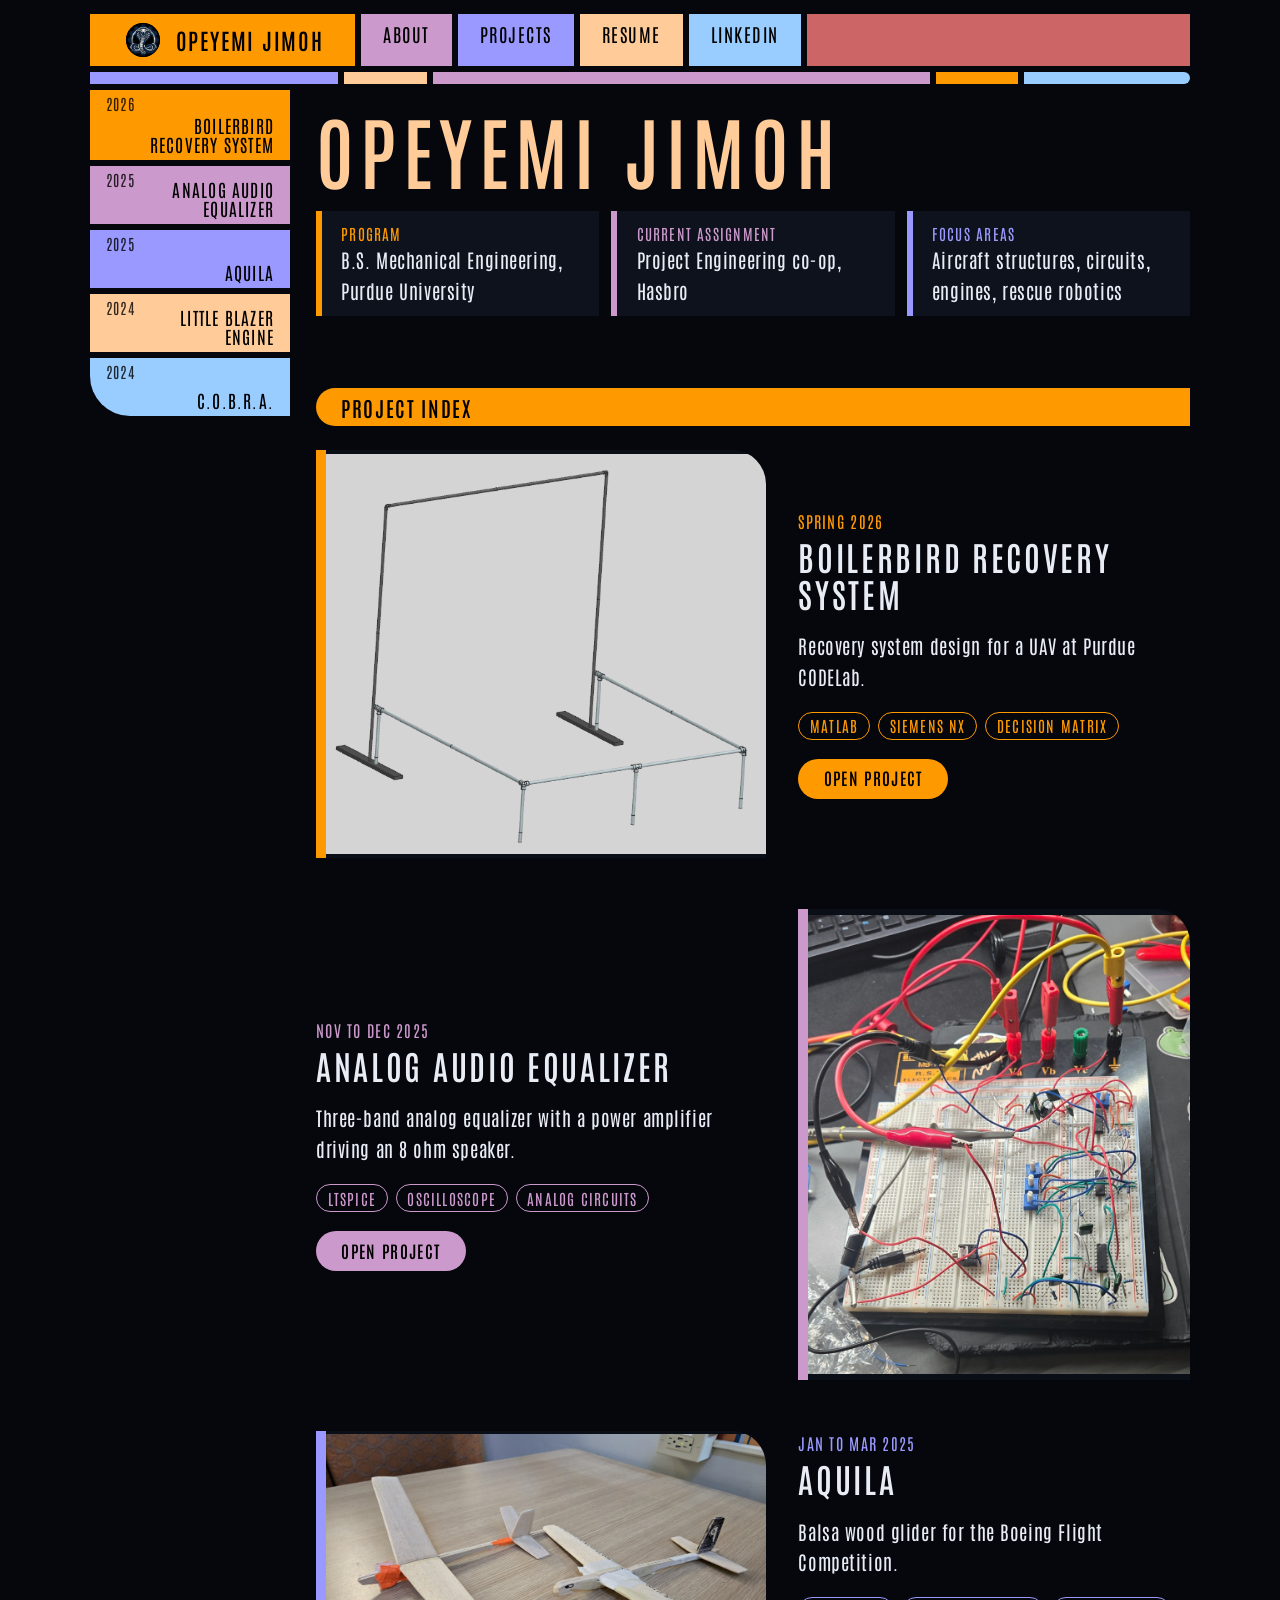
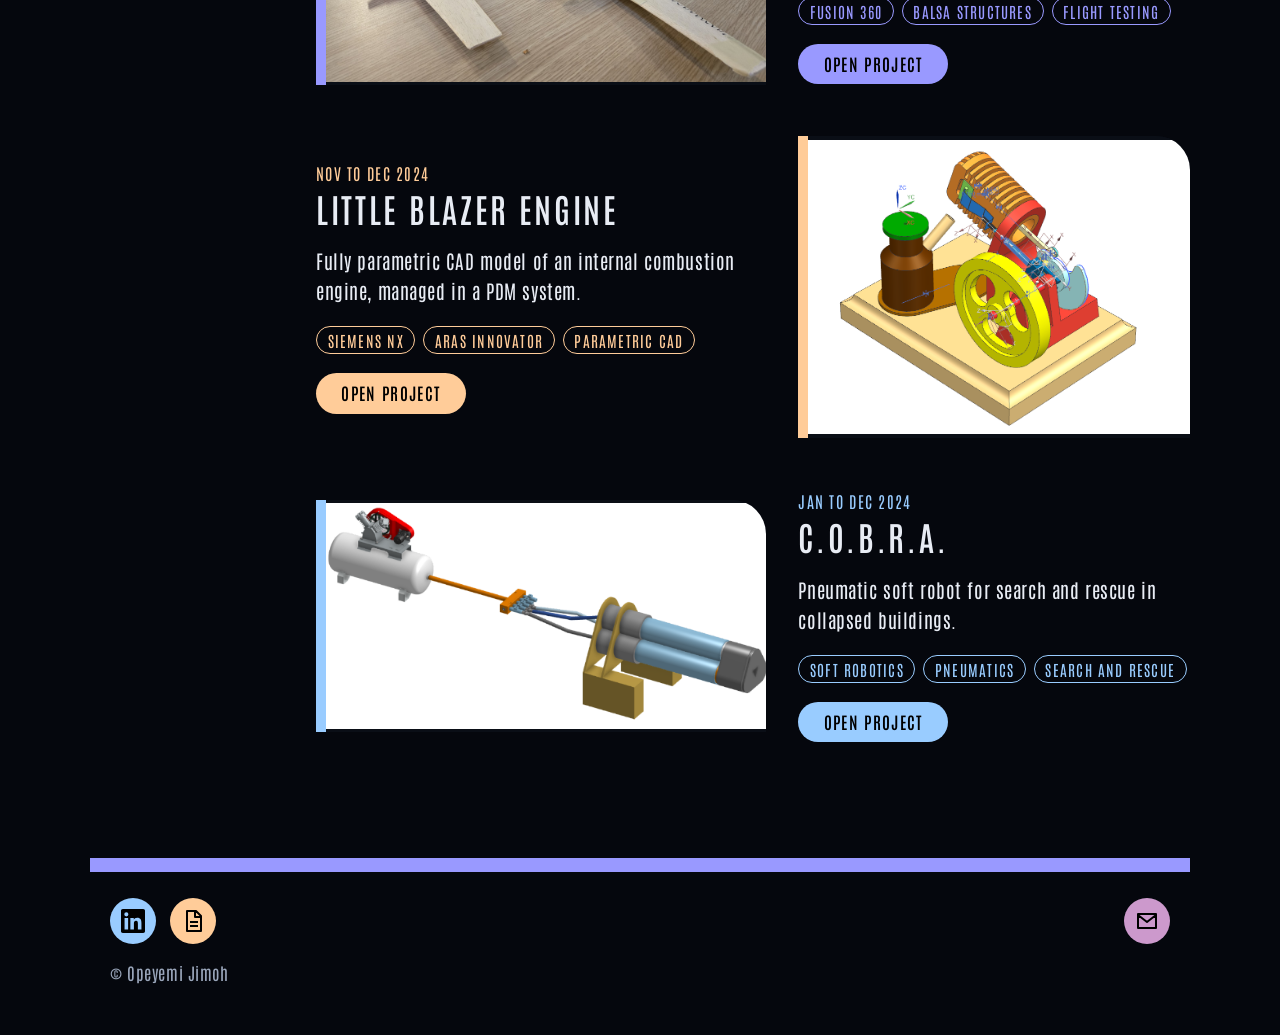
==== index.html @ 586924a4 "Add files via upload First Posting of Engineering Portfolio" ====
<!DOCTYPE html>
<html lang="en"><head><meta charset="utf-8"><meta name="viewport" content="width=device-width, initial-scale=1">
<title>Opeyemi Jimoh | Mechanical Engineering Portfolio</title><meta name="description" content="Portfolio of Opeyemi Jimoh, mechanical engineering student at Purdue University.">
<link rel="preconnect" href="https://fonts.googleapis.com"><link rel="preconnect" href="https://fonts.gstatic.com" crossorigin>
<link rel="stylesheet" href="https://fonts.googleapis.com/css2?family=Antonio:wght@400;500;600;700&display=swap">
<link rel="stylesheet" href="assets/css/lcars.css"></head><body>
<header class="bar"><a href="index.html" class="cap"><span class="mark">OJ<img src="images/logo.png" alt="" onerror="this.remove()"></span>Opeyemi Jimoh</a><a href="about.html">About</a><a href="index.html#projects">Projects</a><a href="resume.html">Resume</a><a href="https://www.linkedin.com/in/opeyemi-j">LinkedIn</a><span class="fill"></span></header>
<div class="seg"><i style="--c:var(--p);flex:3"></i><i style="--c:var(--pe);flex:1"></i><i style="--c:var(--l);flex:6"></i><i style="--c:var(--o);flex:1"></i><i style="--c:var(--b);flex:2"></i></div><div class="layout"><aside class="rail" id="rail"></aside><main class=""><section class="hero"><h1>Opeyemi Jimoh</h1><dl class="read"><div style="--c:var(--o)"><dt>Program</dt><dd>B.S. Mechanical Engineering, Purdue University</dd></div><div style="--c:var(--l)"><dt>Current assignment</dt><dd>Project Engineering co-op, Hasbro</dd></div><div style="--c:var(--p)"><dt>Focus areas</dt><dd>Aircraft structures, circuits, engines, rescue robotics</dd></div></dl></section><div class="sec" id="projects"><h2>Project index</h2></div><div id="project-list"></div><noscript><p>Turn on JavaScript to see the project list, or use the links in the header.</p></noscript><script src="assets/js/projects.js"></script><script src="assets/js/home.js"></script></main></div>
<footer><div class="bar"><span class="fill"></span></div><div class="wrap foot"><div class="icons"><a class="ico" style="--c:var(--b)" href="https://www.linkedin.com/in/opeyemi-j" title="LinkedIn" aria-label="LinkedIn"><svg viewBox="0 0 24 24" aria-hidden="true"><path fill="currentColor" d="M20.447 20.452h-3.554v-5.569c0-1.328-.027-3.037-1.852-3.037-1.853 0-2.136 1.445-2.136 2.939v5.667H9.351V9h3.414v1.561h.046c.477-.9 1.637-1.85 3.37-1.85 3.601 0 4.267 2.37 4.267 5.455v6.286zM5.337 7.433a2.062 2.062 0 01-2.063-2.065 2.064 2.064 0 112.063 2.065zm1.782 13.019H3.555V9h3.564v11.452zM22.225 0H1.771C.792 0 0 .774 0 1.729v20.542C0 23.227.792 24 1.771 24h20.451C23.2 24 24 23.227 24 22.271V1.729C24 .774 23.2 0 22.222 0h.003z"/></svg></a><a class="ico" style="--c:var(--pe)" href="resume.html" title="Resume" aria-label="Resume"><svg viewBox="0 0 24 24" aria-hidden="true"><path fill="none" stroke="currentColor" stroke-width="2" stroke-linejoin="round" d="M6 2h9l5 5v15H6zM14 2v6h6M9 13h8M9 17h8"/></svg></a></div><a class="ico" style="--c:var(--l)" href="mailto:abdulrahman.jimoh@outlook.com" title="Email" aria-label="Email"><svg viewBox="0 0 24 24" aria-hidden="true"><path fill="none" stroke="currentColor" stroke-width="2" stroke-linejoin="round" d="M3 5h18v14H3zM3 6l9 7 9-7"/></svg></a></div><div class="wrap small">&copy; Opeyemi Jimoh</div></footer>
<script src="assets/js/zoom.js"></script></body></html>
---- assets/css/lcars.css ----
:root{--bg:#05070d;--pn:#0d121c;--tx:#e8ecf4;--mut:#9aa6bb;--o:#ff9900;--l:#cc99cc;--p:#9999ff;--pe:#ffcc99;--r:#cc6666;--b:#99ccff;--c:var(--o)}
*{box-sizing:border-box}
body{margin:0;background:var(--bg);color:var(--tx);font:400 1.05rem/1.65 "Antonio","Arial Narrow",sans-serif}
h1,h2,h3,nav a,.btn,.num,.cap{font-family:"Antonio","Arial Narrow",sans-serif;text-transform:uppercase;letter-spacing:.07em;font-weight:600}
code,.mono,dt,.chips span,.facts li,.shot span{font-family:"Antonio","Arial Narrow",sans-serif}
a{color:var(--b)}a:focus-visible,.btn:focus-visible{outline:2px solid var(--pe);outline-offset:3px}
.wrap{max-width:1100px;margin:0 auto;padding:0 20px}
.bar{display:flex;flex-wrap:wrap;gap:6px;padding:14px 20px 0;max-width:1140px;margin:0 auto}
.bar a,.bar .fill{color:#000;text-decoration:none;padding:.35em 1.2em;font-size:1.05rem;border-radius:0}
.cap{background:var(--o);border-radius:999px 0 0 999px;padding:.35em 1.4em .35em 1.6em!important;font-size:1.3rem!important;display:flex;align-items:center;gap:.7em}
.cap img{height:1.7em;width:1.7em;border-radius:50%}
.bar a:nth-of-type(2){background:var(--l)}.bar a:nth-of-type(3){background:var(--p)}.bar a:nth-of-type(4){background:var(--pe)}.bar a:nth-of-type(5){background:var(--b)}
.bar a:hover{filter:brightness(1.2)}
.fill{flex:1;min-width:30px;background:var(--r);border-radius:0 999px 999px 0}
.hero{padding:3.2rem 0 2rem}
.hero h1{font-size:clamp(2.6rem,8vw,5rem);line-height:1;margin:0 0 1.4rem;color:var(--pe)}
.read{display:grid;grid-template-columns:repeat(auto-fit,minmax(230px,1fr));gap:12px;margin:0}
.read div{border-left:6px solid var(--c);background:var(--pn);padding:.5em 1em}
.read dt{font-size:.75rem;color:var(--c)}.read dd{margin:0}
.sec{display:flex;gap:12px;align-items:center;margin:2.5rem 0 1.5rem;color:#000;background:var(--o);border-radius:999px 0 0 999px;padding:.1em 1.2em;font-size:1.3rem}
.sec h2{margin:0;font-size:inherit}
.row{display:grid;grid-template-columns:1.15fr 1fr;gap:32px;align-items:center;margin:0 0 3.2rem}
.row:nth-child(even) .shot{order:2}
.shot{position:relative;aspect-ratio:16/10;background:repeating-linear-gradient(135deg,var(--pn) 0 14px,#0a0e16 14px 28px);border-left:10px solid var(--c);border-radius:0 34px 0 0;overflow:hidden;display:grid;place-items:center;color:var(--mut);font-size:.8rem;text-align:center}
.shot img{position:absolute;inset:0;width:100%;height:100%;object-fit:cover}
.num{color:var(--c);font-size:1rem;margin:0}.row h3{font-size:2.1rem;margin:.1em 0 .3em;line-height:1.1}
.chips{display:flex;flex-wrap:wrap;gap:8px;margin:1em 0}.chips span{border:1px solid var(--c);color:var(--c);padding:.05em .7em;border-radius:99px;font-size:.78rem}
.btn{display:inline-block;background:var(--c);color:#000;padding:.4em 1.5em;border-radius:99px;text-decoration:none;font-size:1.05rem}
.btn:hover{filter:brightness(1.15)}
.page h1{font-size:clamp(2.2rem,6vw,3.6rem);margin:2.5rem 0 1rem;color:var(--pe);line-height:1.05}
.panel{margin:0 0 2rem}.panel>h2{background:var(--c);color:#000;border-radius:999px 0 0 999px;padding:.12em 1.1em;font-size:1.25rem;margin:0 0 1rem}
.pb{border-left:6px solid var(--c);padding-left:1.3rem}.pb>*{max-width:72ch}
ul{padding-left:1.2em}ul li::marker{color:var(--c);content:"\25AA  "}
.facts{display:flex;flex-wrap:wrap;gap:8px;list-style:none;padding:0;margin:0 0 1.5rem}.facts li{background:var(--pn);border-left:4px solid var(--o);padding:.25em .8em;font-size:.8rem}.facts li::marker{content:""}
.todo{border:1px dashed var(--o);color:var(--o);padding:.8em 1em;font-style:italic}
.metrics{display:grid;grid-template-columns:repeat(auto-fit,minmax(200px,1fr));gap:12px;max-width:none!important;margin:1rem 0}
.metrics div{background:var(--pn);border-top:6px solid var(--c);padding:.8em 1em}.metrics b{display:block;font:600 2rem "Antonio",sans-serif;color:var(--c)}.metrics span{color:var(--mut);font-size:.9rem}
table{border-collapse:collapse;width:100%;max-width:none!important;font-size:.95rem}th,td{text-align:left;padding:.5em .8em;border-bottom:1px solid #1d2635}th{color:var(--c);font:600 .8rem "Antonio","Arial Narrow",sans-serif}
.image{margin:1.5rem 0}.image img{width:100%;height:auto;border-radius:0 24px 0 0;display:block}.image figcaption{color:var(--mut);font-size:.85rem;margin-top:.4em}
.image:not(:has(img)){display:none}.image.main{max-width:640px;margin:1.5rem auto}
.image.left,.image.right{width:40%;margin:0 0 1em}.image.left{float:left;margin-right:1.5em}.image.right{float:right;margin-left:1.5em}
.panel{clear:both}
.resume-row{display:grid;grid-template-columns:1fr auto;gap:.1em 2em;padding:.8em 0;border-top:1px solid #1d2635}.resume-row h3{margin:0;font-size:1.1rem}.resume-row p{margin:0;color:var(--mut)}.resume-row .when{grid-row:1/span 2;grid-column:2;text-align:right;font:.85rem "Antonio","Arial Narrow",sans-serif;color:var(--c)}
.actions{margin:2rem 0;padding:0;list-style:none;display:flex;gap:10px;flex-wrap:wrap}.actions li::marker{content:""}
footer{margin-top:4rem;padding:0 0 3rem}footer .bar{padding:0 20px 18px}footer .fill{height:14px;padding:0;background:var(--p)}footer .wrap{display:flex;gap:1.5rem;flex-wrap:wrap;color:var(--mut);font-size:.9rem}
@media(max-width:760px){.row{grid-template-columns:1fr}.row:nth-child(even) .shot{order:0}.image.left,.image.right{float:none;width:100%;margin:1em 0}.resume-row{grid-template-columns:1fr}.resume-row .when{grid-row:auto;grid-column:1;text-align:left}.bar a{flex:1 1 auto;text-align:center}.cap{flex-basis:100%;border-radius:999px!important}.fill{display:none}}
@media(prefers-reduced-motion:reduce){*{transition:none!important}}
.mark{position:relative;display:grid;place-items:center;width:1.9em;height:1.9em;border-radius:50%;background:#000;color:var(--o);font-size:.8em;overflow:hidden;flex:none}
.mark img{position:absolute;inset:0;width:100%;height:100%;object-fit:cover;background:#000;border-radius:0}
.cap img{border-radius:0}
.split{display:grid;grid-template-columns:1.2fr 1fr;gap:28px;align-items:start;max-width:none!important}.split.wide{grid-template-columns:1fr 1.8fr}.split .image{margin:0}
.cap2{color:var(--mut);font-size:.85rem;margin:.4em 0 0}
.trio{display:grid;grid-template-columns:repeat(auto-fit,minmax(210px,1fr));gap:18px;margin:1.5rem 0;max-width:none!important}
.card h3{margin:.6em 0 .2em;font-size:1.2rem;color:var(--c)}.card p{margin:.1em 0;color:var(--mut);font-size:.9rem}
.image.slot,.image.slot:not(:has(img)){display:grid;position:relative;aspect-ratio:var(--ar,4/3);background:repeating-linear-gradient(135deg,var(--pn) 0 14px,#0a0e16 14px 28px);border:1px dashed var(--c);border-left:6px solid var(--c);border-radius:0 24px 0 0;overflow:hidden;place-items:center;margin:0;max-width:none}
.slot .ph{color:var(--mut);font:.75rem "Antonio","Arial Narrow",sans-serif;text-align:center;padding:.5em}
.slot img{position:absolute;inset:0;width:100%;height:100%;object-fit:contain;background:#0a0e16;border-radius:0}
@media(max-width:760px){.split,.split.wide{grid-template-columns:1fr}}
footer .foot{justify-content:space-between;align-items:center;padding-top:.5rem}
.icons{display:flex;gap:14px}
.ico{display:grid;place-items:center;width:46px;height:46px;border-radius:50%;background:var(--c);color:#000;transition:transform .15s}
.ico svg{width:24px;height:24px}.ico:hover{transform:translateY(-2px);filter:brightness(1.15)}
footer .small{margin-top:1rem;font-size:.85rem}

/* One typeface everywhere: Antonio. Labels are uppercase, reading text is sentence case. */
body{font-family:"Antonio","Arial Narrow",sans-serif;font-weight:400;font-size:1.2rem;line-height:1.6;letter-spacing:.03em}
h1,h2,h3,nav a,.btn,.num,.cap,dt,th,.chips span,.facts li,.shot span,.ph,.resume-row .when,.metrics span,.bar a{font-family:"Antonio","Arial Narrow",sans-serif;text-transform:uppercase;letter-spacing:.08em}
.chips span{font-size:.95rem}.facts li{font-size:1rem}.read dt,th{font-size:.95rem}.slot .ph,.shot{font-size:.95rem}
.resume-row .when{font-size:1.05rem}.metrics span{font-size:1rem;color:var(--mut)}.card p,.cap2,footer .small,footer .wrap{font-size:1.05rem}
.row p,.pb p,.pb li,td{font-weight:400}
.bar a{font-size:1.15rem}.cap{font-size:1.4rem!important}
.stack{display:grid;gap:16px}.split .stack .image{margin:0}
.split.rev{grid-template-columns:1fr 1.2fr}
/* LCARS rail, segment bars */
.seg{display:flex;gap:6px;max-width:1140px;margin:6px auto 0;padding:0 20px}.seg i{height:12px;background:var(--c)}.seg i:last-child{border-radius:0 99px 99px 0}
.layout{display:grid;grid-template-columns:200px minmax(0,1fr);gap:26px;max-width:1140px;margin:0 auto;padding:0 20px}
.layout main{min-width:0}
.rail{display:flex;flex-direction:column;gap:6px;margin-top:6px;position:sticky;top:10px;align-self:start}
.rail a{display:flex;justify-content:space-between;align-items:flex-end;gap:.8em;min-height:58px;padding:.3em .9em;background:var(--c);color:#000;text-decoration:none;font-size:1.1rem;text-transform:uppercase;letter-spacing:.07em;text-align:right;line-height:1.1}
.rail a span{align-self:flex-start;font-size:.95rem;opacity:.8}.rail a:hover{filter:brightness(1.2)}
.rail a:first-child{border-radius:0 0 0 0;min-height:70px}.rail a:last-child{border-radius:0 0 0 40px}
.layout main.page h1{margin-top:1.2rem}.layout .hero{padding-top:1.6rem}
@media(max-width:900px){.layout{grid-template-columns:1fr;gap:0}.rail{flex-direction:row;overflow-x:auto;position:static;margin:10px 0}.rail a{min-height:44px;white-space:nowrap;flex:none}.rail a:last-child,.rail a:first-child{border-radius:0;min-height:44px}}
/* About banner and photo viewer */
.banner{display:grid;place-items:center;min-height:230px;margin:1.2rem 0 2rem;border-left:10px solid var(--o);border-radius:0 40px 0 0;background:linear-gradient(rgba(0,0,0,.35),rgba(0,0,0,.35)),url(../../images/about-banner.jpg) center/cover,repeating-linear-gradient(135deg,var(--pn) 0 14px,#0a0e16 14px 28px)}
.banner .frame{border:3px solid var(--pe);padding:.3em 1.8em}.page .banner h1{margin:0;color:#fff;font-size:clamp(2.2rem,6vw,3.6rem)}
.vw{display:grid;grid-template-columns:minmax(0,1.6fr) minmax(0,1fr);gap:22px;max-width:none!important;--c:var(--o)}
.vw-screen{position:relative;aspect-ratio:3/2;background:#0a0e16;border-left:10px solid var(--c);border-radius:0 40px 0 0;overflow:hidden;display:grid;place-items:center}
.vw-screen img{position:absolute;inset:0;width:100%;height:100%;object-fit:contain}.vw-ph{color:var(--mut);font-size:.95rem;text-align:center;padding:1em}
.vw-read{display:flex;flex-wrap:wrap;gap:12px;align-items:center;margin:.7rem 0}.vw-read b{background:var(--c);color:#000;padding:.05em .9em;border-radius:99px;font-weight:600;letter-spacing:.08em;text-transform:uppercase}
.vw-ctl{display:flex;flex-wrap:wrap;gap:8px}.vw-ctl button{font:inherit;font-size:1.1rem;text-transform:uppercase;letter-spacing:.08em;background:var(--c);color:#000;border:0;border-radius:99px;padding:.25em 1.3em;cursor:pointer}
.vw-ctl button:hover{filter:brightness(1.2)}.vw-ctl button:focus-visible,.vw-grid button:focus-visible{outline:2px solid var(--pe);outline-offset:3px}
.vw-grid{display:grid;grid-template-columns:repeat(auto-fill,minmax(92px,1fr));gap:8px;align-content:start}
.vw-grid button{position:relative;aspect-ratio:1;border:0;padding:0;background:#0a0e16;cursor:pointer;border-bottom:6px solid var(--c)}
.vw-grid img{width:100%;height:100%;object-fit:cover;display:block}.vw-grid span{position:absolute;left:0;top:0;background:var(--c);color:#000;font-size:.95rem;padding:0 .5em}
.vw-grid button[aria-current=true]{outline:3px solid var(--pe)}
@media(max-width:760px){.vw{grid-template-columns:1fr}}
ol{padding-left:1.4em}ol li::marker{color:var(--c);font-weight:600}ol li{margin-bottom:.5em}
.metrics span strong{color:var(--tx);font-weight:600}

/* Image fit fixes: nothing is cropped, frames follow each image */
.shot{aspect-ratio:var(--ar,16/10)}
.shot img{object-fit:contain;background:#0a0e16}
.image.slot{display:block;aspect-ratio:auto;background:#0a0e16;border:0;border-left:6px solid var(--c);border-radius:0 24px 0 0;overflow:hidden}
.image.slot img{position:static;display:block;width:100%;height:auto;max-height:560px;object-fit:contain;background:#0a0e16;cursor:zoom-in}
.image.slot .ph{display:none}
.image.slot:not(:has(img)){display:grid;aspect-ratio:var(--ar,4/3);background:repeating-linear-gradient(135deg,var(--pn) 0 14px,#0a0e16 14px 28px);border:1px dashed var(--c);border-left:6px solid var(--c);place-items:center}
.image.slot:not(:has(img)) .ph{display:block}
.trio,.split,.stack{align-items:start}
.image img{cursor:zoom-in}
/* Photo viewer: tall screen for portrait photos, no path text behind photos */
.vw-screen{aspect-ratio:auto;height:min(74vh,680px)}
.vw-screen img{background:#0a0e16;cursor:zoom-in}
/* Click-to-enlarge */
.zoom{position:fixed;inset:0;z-index:50;background:rgba(0,0,0,.94);display:none;place-items:center;cursor:zoom-out}
.zoom.open{display:grid}.zoom img{max-width:96vw;max-height:92vh;object-fit:contain}
.zoom button{position:absolute;top:14px;right:18px;font:inherit;font-size:1.1rem;text-transform:uppercase;letter-spacing:.08em;background:var(--o);color:#000;border:0;border-radius:99px;padding:.2em 1.2em;cursor:pointer}
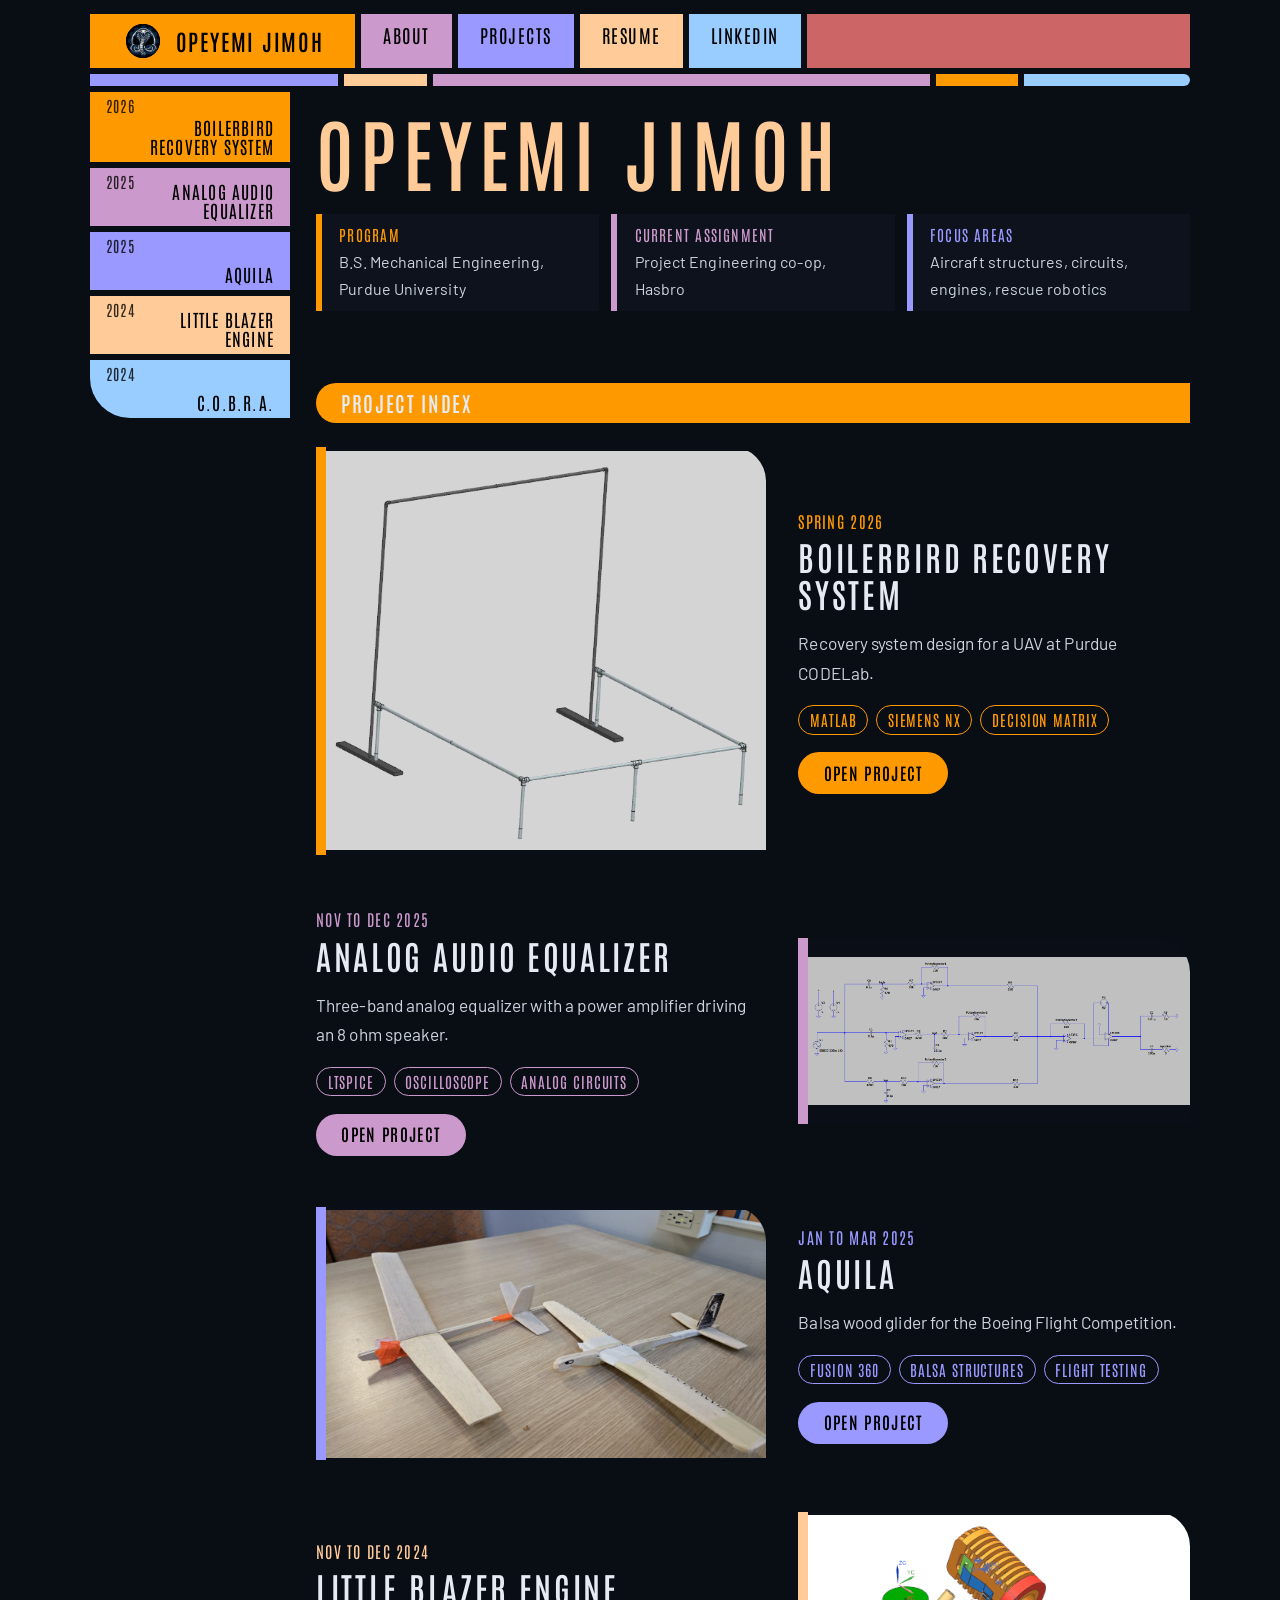
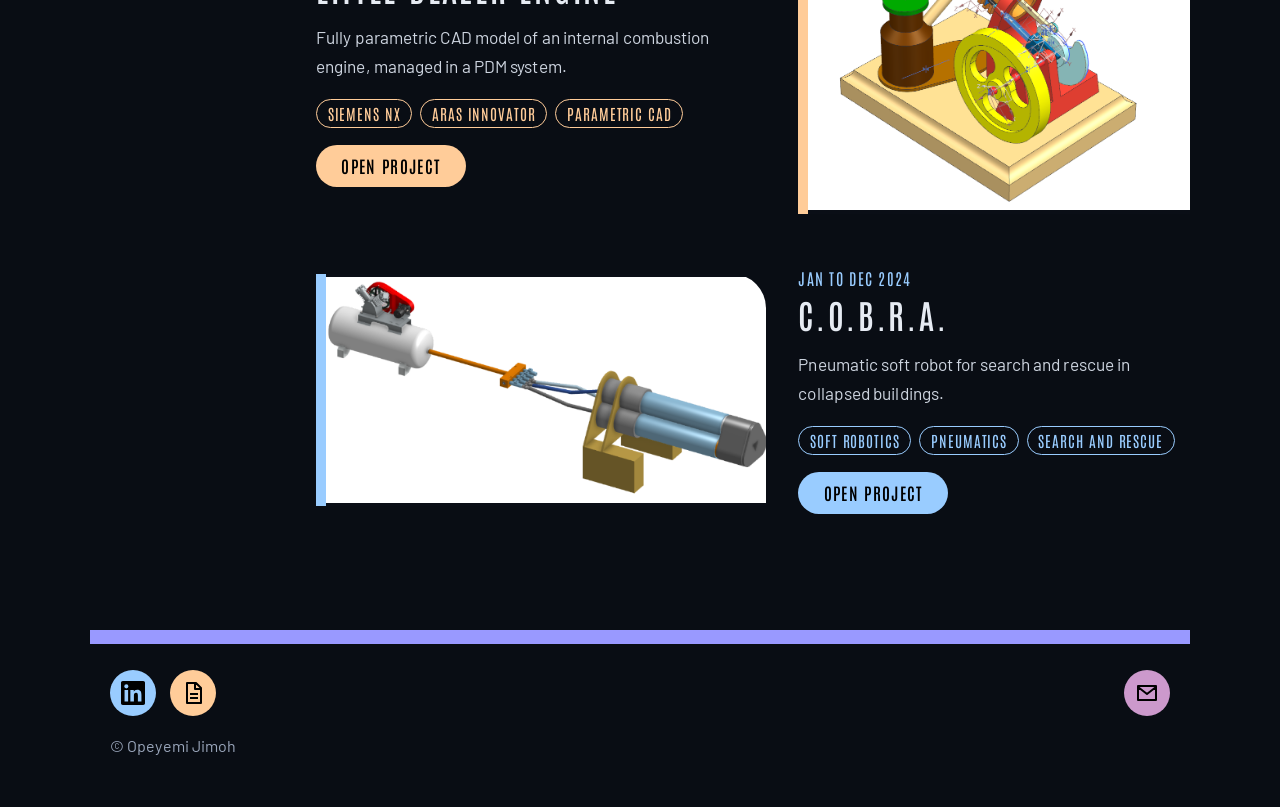
==== commit d1828c8f: "Add files via upload" ====
--- a/index.html
+++ b/index.html
@@ -2,9 +2,9 @@
 <html lang="en"><head><meta charset="utf-8"><meta name="viewport" content="width=device-width, initial-scale=1">
 <title>Opeyemi Jimoh | Mechanical Engineering Portfolio</title><meta name="description" content="Portfolio of Opeyemi Jimoh, mechanical engineering student at Purdue University.">
 <link rel="preconnect" href="https://fonts.googleapis.com"><link rel="preconnect" href="https://fonts.gstatic.com" crossorigin>
-<link rel="stylesheet" href="https://fonts.googleapis.com/css2?family=Antonio:wght@400;500;600;700&display=swap">
+<link rel="stylesheet" href="https://fonts.googleapis.com/css2?family=Antonio:wght@400;500;600;700&family=Barlow:wght@400;600&display=swap">
 <link rel="stylesheet" href="assets/css/lcars.css"></head><body>
-<header class="bar"><a href="index.html" class="cap"><span class="mark">OJ<img src="images/logo.png" alt="" onerror="this.remove()"></span>Opeyemi Jimoh</a><a href="about.html">About</a><a href="index.html#projects">Projects</a><a href="resume.html">Resume</a><a href="https://www.linkedin.com/in/opeyemi-j">LinkedIn</a><span class="fill"></span></header>
+<header class="bar"><a href="index.html" class="cap"><span class="mark">OJ<img src="images/logo.png" alt="" onerror="this.remove()"></span>Opeyemi Jimoh</a><a href="about.html">About</a><a href="index.html#projects">Projects</a><a href="resume.html">Resume</a><a href="https://www.linkedin.com/in/opeyemi-j" target="_blank" rel="noopener noreferrer">LinkedIn</a><span class="fill"></span></header>
 <div class="seg"><i style="--c:var(--p);flex:3"></i><i style="--c:var(--pe);flex:1"></i><i style="--c:var(--l);flex:6"></i><i style="--c:var(--o);flex:1"></i><i style="--c:var(--b);flex:2"></i></div><div class="layout"><aside class="rail" id="rail"></aside><main class=""><section class="hero"><h1>Opeyemi Jimoh</h1><dl class="read"><div style="--c:var(--o)"><dt>Program</dt><dd>B.S. Mechanical Engineering, Purdue University</dd></div><div style="--c:var(--l)"><dt>Current assignment</dt><dd>Project Engineering co-op, Hasbro</dd></div><div style="--c:var(--p)"><dt>Focus areas</dt><dd>Aircraft structures, circuits, engines, rescue robotics</dd></div></dl></section><div class="sec" id="projects"><h2>Project index</h2></div><div id="project-list"></div><noscript><p>Turn on JavaScript to see the project list, or use the links in the header.</p></noscript><script src="assets/js/projects.js"></script><script src="assets/js/home.js"></script></main></div>
-<footer><div class="bar"><span class="fill"></span></div><div class="wrap foot"><div class="icons"><a class="ico" style="--c:var(--b)" href="https://www.linkedin.com/in/opeyemi-j" title="LinkedIn" aria-label="LinkedIn"><svg viewBox="0 0 24 24" aria-hidden="true"><path fill="currentColor" d="M20.447 20.452h-3.554v-5.569c0-1.328-.027-3.037-1.852-3.037-1.853 0-2.136 1.445-2.136 2.939v5.667H9.351V9h3.414v1.561h.046c.477-.9 1.637-1.85 3.37-1.85 3.601 0 4.267 2.37 4.267 5.455v6.286zM5.337 7.433a2.062 2.062 0 01-2.063-2.065 2.064 2.064 0 112.063 2.065zm1.782 13.019H3.555V9h3.564v11.452zM22.225 0H1.771C.792 0 0 .774 0 1.729v20.542C0 23.227.792 24 1.771 24h20.451C23.2 24 24 23.227 24 22.271V1.729C24 .774 23.2 0 22.222 0h.003z"/></svg></a><a class="ico" style="--c:var(--pe)" href="resume.html" title="Resume" aria-label="Resume"><svg viewBox="0 0 24 24" aria-hidden="true"><path fill="none" stroke="currentColor" stroke-width="2" stroke-linejoin="round" d="M6 2h9l5 5v15H6zM14 2v6h6M9 13h8M9 17h8"/></svg></a></div><a class="ico" style="--c:var(--l)" href="mailto:abdulrahman.jimoh@outlook.com" title="Email" aria-label="Email"><svg viewBox="0 0 24 24" aria-hidden="true"><path fill="none" stroke="currentColor" stroke-width="2" stroke-linejoin="round" d="M3 5h18v14H3zM3 6l9 7 9-7"/></svg></a></div><div class="wrap small">&copy; Opeyemi Jimoh</div></footer>
-<script src="assets/js/zoom.js"></script></body></html>
+<footer><div class="bar"><span class="fill"></span></div><div class="wrap foot"><div class="icons"><a class="ico" style="--c:var(--b)" href="https://www.linkedin.com/in/opeyemi-j" target="_blank" rel="noopener noreferrer" title="LinkedIn" aria-label="LinkedIn"><svg viewBox="0 0 24 24" aria-hidden="true"><path fill="currentColor" d="M20.447 20.452h-3.554v-5.569c0-1.328-.027-3.037-1.852-3.037-1.853 0-2.136 1.445-2.136 2.939v5.667H9.351V9h3.414v1.561h.046c.477-.9 1.637-1.85 3.37-1.85 3.601 0 4.267 2.37 4.267 5.455v6.286zM5.337 7.433a2.062 2.062 0 01-2.063-2.065 2.064 2.064 0 112.063 2.065zm1.782 13.019H3.555V9h3.564v11.452zM22.225 0H1.771C.792 0 0 .774 0 1.729v20.542C0 23.227.792 24 1.771 24h20.451C23.2 24 24 23.227 24 22.271V1.729C24 .774 23.2 0 22.222 0h.003z"/></svg></a><a class="ico" style="--c:var(--pe)" href="resume.html" title="Resume" aria-label="Resume"><svg viewBox="0 0 24 24" aria-hidden="true"><path fill="none" stroke="currentColor" stroke-width="2" stroke-linejoin="round" d="M6 2h9l5 5v15H6zM14 2v6h6M9 13h8M9 17h8"/></svg></a></div><a class="ico" style="--c:var(--l)" href="mailto:abdulrahman.jimoh@outlook.com" title="Email" aria-label="Email"><svg viewBox="0 0 24 24" aria-hidden="true"><path fill="none" stroke="currentColor" stroke-width="2" stroke-linejoin="round" d="M3 5h18v14H3zM3 6l9 7 9-7"/></svg></a></div><div class="wrap small">&copy; Opeyemi Jimoh</div></footer>
+<script src="assets/js/zoom.js"></script><script src="assets/js/scroll.js"></script></body></html>
--- a/assets/css/lcars.css
+++ b/assets/css/lcars.css
@@ -115,3 +115,22 @@
 .zoom{position:fixed;inset:0;z-index:50;background:rgba(0,0,0,.94);display:none;place-items:center;cursor:zoom-out}
 .zoom.open{display:grid}.zoom img{max-width:96vw;max-height:92vh;object-fit:contain}
 .zoom button{position:absolute;top:14px;right:18px;font:inherit;font-size:1.1rem;text-transform:uppercase;letter-spacing:.08em;background:var(--o);color:#000;border:0;border-radius:99px;padding:.2em 1.2em;cursor:pointer}
+
+/* Readable paragraphs: Antonio stays on headings and labels */
+:root{--bg:#090d14;--tx:#cdd4df}
+body{font-family:Barlow,"Segoe UI",Arial,sans-serif;font-size:1.08rem;line-height:1.7;letter-spacing:.005em;color:var(--tx)}
+h1,h2,h3,.rail a,.vw-ctl button,.vw-read b,.vw-grid span,.zoom button,.sec,.banner .frame{font-family:Antonio,"Arial Narrow",sans-serif}
+.rail a{letter-spacing:.07em}
+.hero h1,.page h1,h1,h2,h3{color:#e6ebf3}
+.hero h1,.page h1{color:var(--pe)}
+.read dd,.card p,.cap2,footer .wrap{font-size:1rem}
+.metrics span,.chips span,.facts li{letter-spacing:.06em}
+/* Why it matters callout */
+.why{margin:1.3rem 0 0;padding:.6em 1.1em .7em;background:var(--pn);border-left:6px solid var(--c);max-width:72ch}
+.why h3{margin:0 0 .15em;font-size:1.05rem;color:var(--c)}.why p{margin:0}
+/* Resume links */
+.resume-row h3 a{color:inherit;text-decoration:none;border-bottom:2px solid var(--c)}
+.resume-row h3 a::after{content:" \2192";color:var(--c)}
+.resume-row h3 a:hover{color:var(--c)}
+/* Phones: side-by-side sections stack, including the reversed ones */
+@media(max-width:760px){.split.rev,.split.wide,.split{grid-template-columns:1fr}}
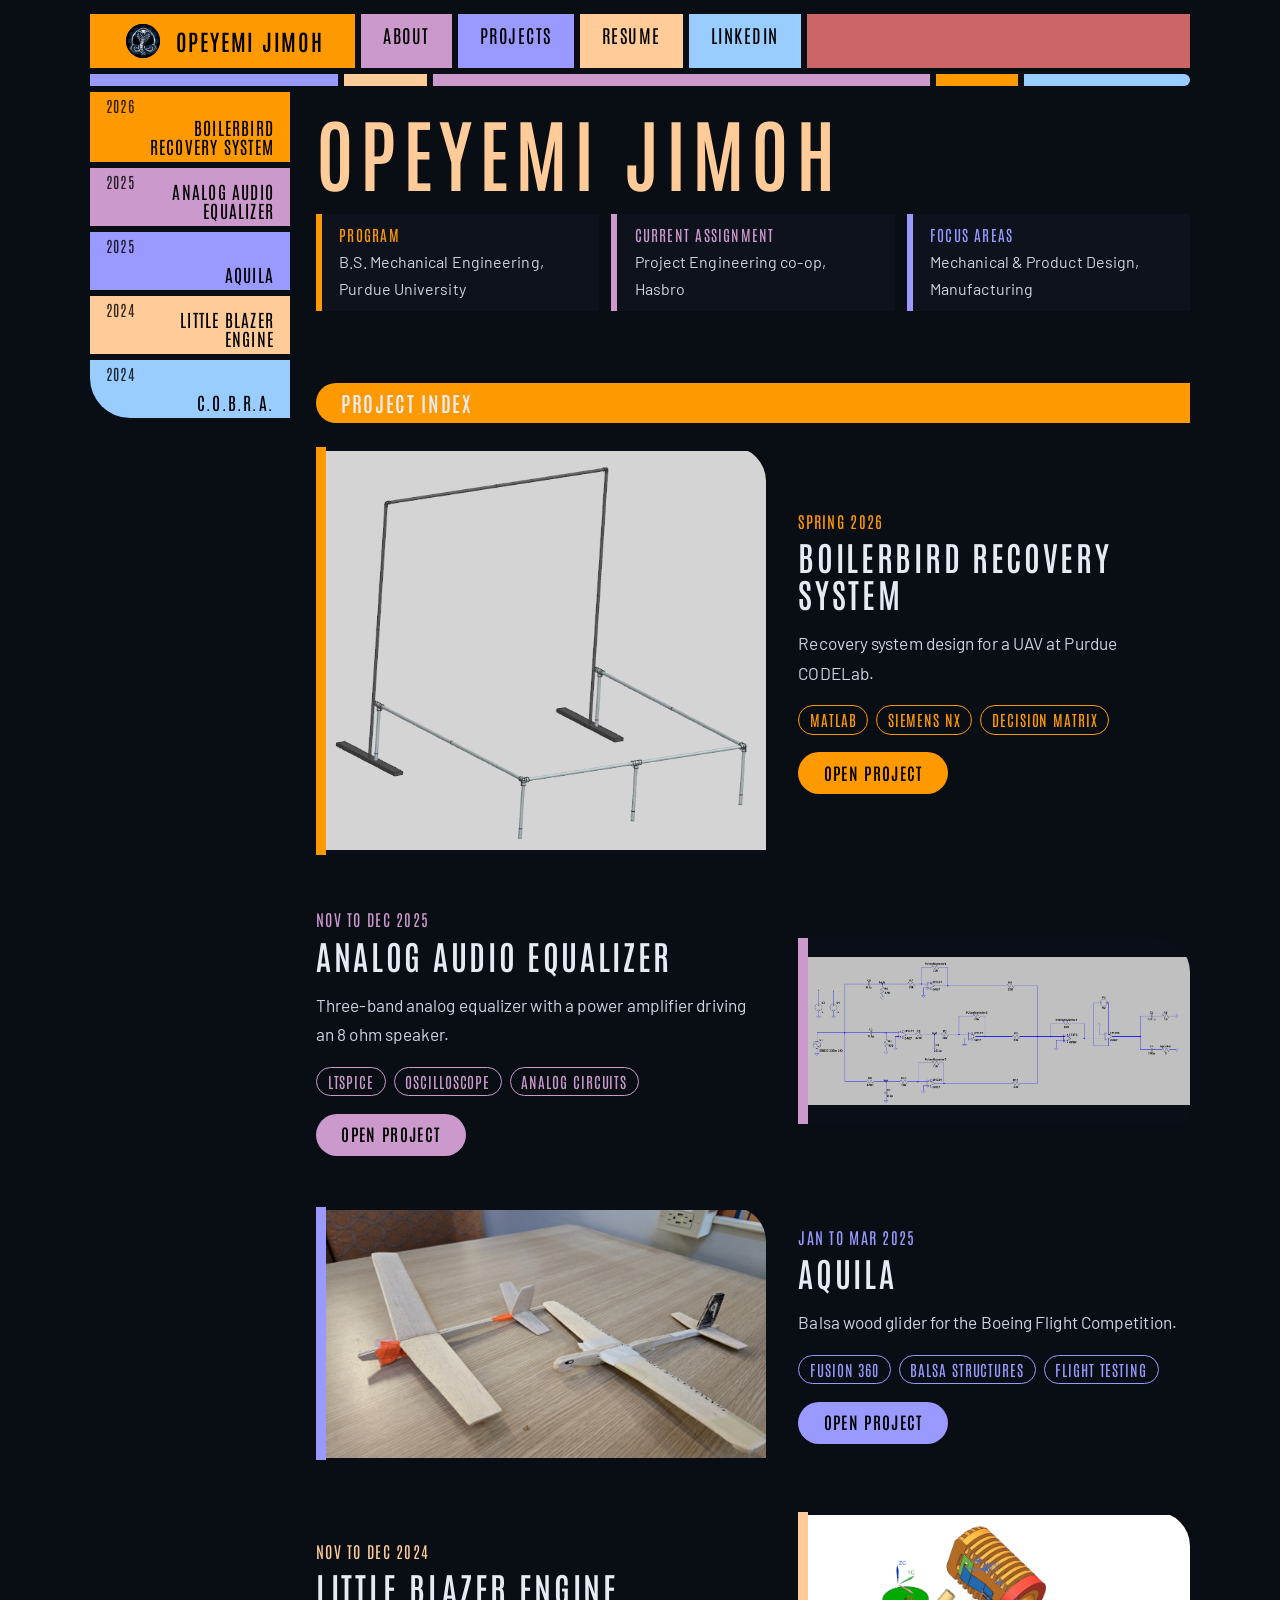
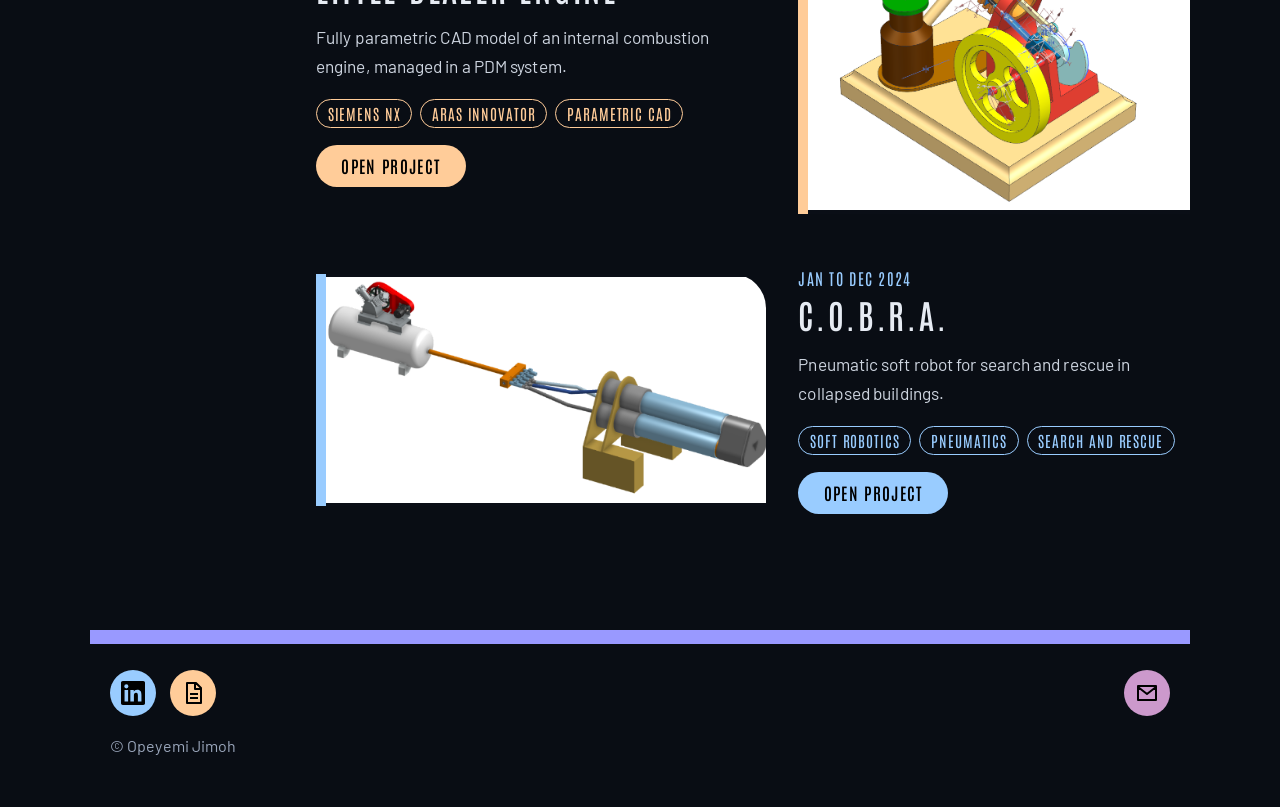
==== commit d97b2e85: "Update index.html" ====
--- a/index.html
+++ b/index.html
@@ -5,6 +5,6 @@
 <link rel="stylesheet" href="https://fonts.googleapis.com/css2?family=Antonio:wght@400;500;600;700&family=Barlow:wght@400;600&display=swap">
 <link rel="stylesheet" href="assets/css/lcars.css"></head><body>
 <header class="bar"><a href="index.html" class="cap"><span class="mark">OJ<img src="images/logo.png" alt="" onerror="this.remove()"></span>Opeyemi Jimoh</a><a href="about.html">About</a><a href="index.html#projects">Projects</a><a href="resume.html">Resume</a><a href="https://www.linkedin.com/in/opeyemi-j" target="_blank" rel="noopener noreferrer">LinkedIn</a><span class="fill"></span></header>
-<div class="seg"><i style="--c:var(--p);flex:3"></i><i style="--c:var(--pe);flex:1"></i><i style="--c:var(--l);flex:6"></i><i style="--c:var(--o);flex:1"></i><i style="--c:var(--b);flex:2"></i></div><div class="layout"><aside class="rail" id="rail"></aside><main class=""><section class="hero"><h1>Opeyemi Jimoh</h1><dl class="read"><div style="--c:var(--o)"><dt>Program</dt><dd>B.S. Mechanical Engineering, Purdue University</dd></div><div style="--c:var(--l)"><dt>Current assignment</dt><dd>Project Engineering co-op, Hasbro</dd></div><div style="--c:var(--p)"><dt>Focus areas</dt><dd>Aircraft structures, circuits, engines, rescue robotics</dd></div></dl></section><div class="sec" id="projects"><h2>Project index</h2></div><div id="project-list"></div><noscript><p>Turn on JavaScript to see the project list, or use the links in the header.</p></noscript><script src="assets/js/projects.js"></script><script src="assets/js/home.js"></script></main></div>
+<div class="seg"><i style="--c:var(--p);flex:3"></i><i style="--c:var(--pe);flex:1"></i><i style="--c:var(--l);flex:6"></i><i style="--c:var(--o);flex:1"></i><i style="--c:var(--b);flex:2"></i></div><div class="layout"><aside class="rail" id="rail"></aside><main class=""><section class="hero"><h1>Opeyemi Jimoh</h1><dl class="read"><div style="--c:var(--o)"><dt>Program</dt><dd>B.S. Mechanical Engineering, Purdue University</dd></div><div style="--c:var(--l)"><dt>Current assignment</dt><dd>Project Engineering co-op, Hasbro</dd></div><div style="--c:var(--p)"><dt>Focus areas</dt><dd>Mechanical & Product Design, Manufacturing</dd></div></dl></section><div class="sec" id="projects"><h2>Project index</h2></div><div id="project-list"></div><noscript><p>Turn on JavaScript to see the project list, or use the links in the header.</p></noscript><script src="assets/js/projects.js"></script><script src="assets/js/home.js"></script></main></div>
 <footer><div class="bar"><span class="fill"></span></div><div class="wrap foot"><div class="icons"><a class="ico" style="--c:var(--b)" href="https://www.linkedin.com/in/opeyemi-j" target="_blank" rel="noopener noreferrer" title="LinkedIn" aria-label="LinkedIn"><svg viewBox="0 0 24 24" aria-hidden="true"><path fill="currentColor" d="M20.447 20.452h-3.554v-5.569c0-1.328-.027-3.037-1.852-3.037-1.853 0-2.136 1.445-2.136 2.939v5.667H9.351V9h3.414v1.561h.046c.477-.9 1.637-1.85 3.37-1.85 3.601 0 4.267 2.37 4.267 5.455v6.286zM5.337 7.433a2.062 2.062 0 01-2.063-2.065 2.064 2.064 0 112.063 2.065zm1.782 13.019H3.555V9h3.564v11.452zM22.225 0H1.771C.792 0 0 .774 0 1.729v20.542C0 23.227.792 24 1.771 24h20.451C23.2 24 24 23.227 24 22.271V1.729C24 .774 23.2 0 22.222 0h.003z"/></svg></a><a class="ico" style="--c:var(--pe)" href="resume.html" title="Resume" aria-label="Resume"><svg viewBox="0 0 24 24" aria-hidden="true"><path fill="none" stroke="currentColor" stroke-width="2" stroke-linejoin="round" d="M6 2h9l5 5v15H6zM14 2v6h6M9 13h8M9 17h8"/></svg></a></div><a class="ico" style="--c:var(--l)" href="mailto:abdulrahman.jimoh@outlook.com" title="Email" aria-label="Email"><svg viewBox="0 0 24 24" aria-hidden="true"><path fill="none" stroke="currentColor" stroke-width="2" stroke-linejoin="round" d="M3 5h18v14H3zM3 6l9 7 9-7"/></svg></a></div><div class="wrap small">&copy; Opeyemi Jimoh</div></footer>
 <script src="assets/js/zoom.js"></script><script src="assets/js/scroll.js"></script></body></html>
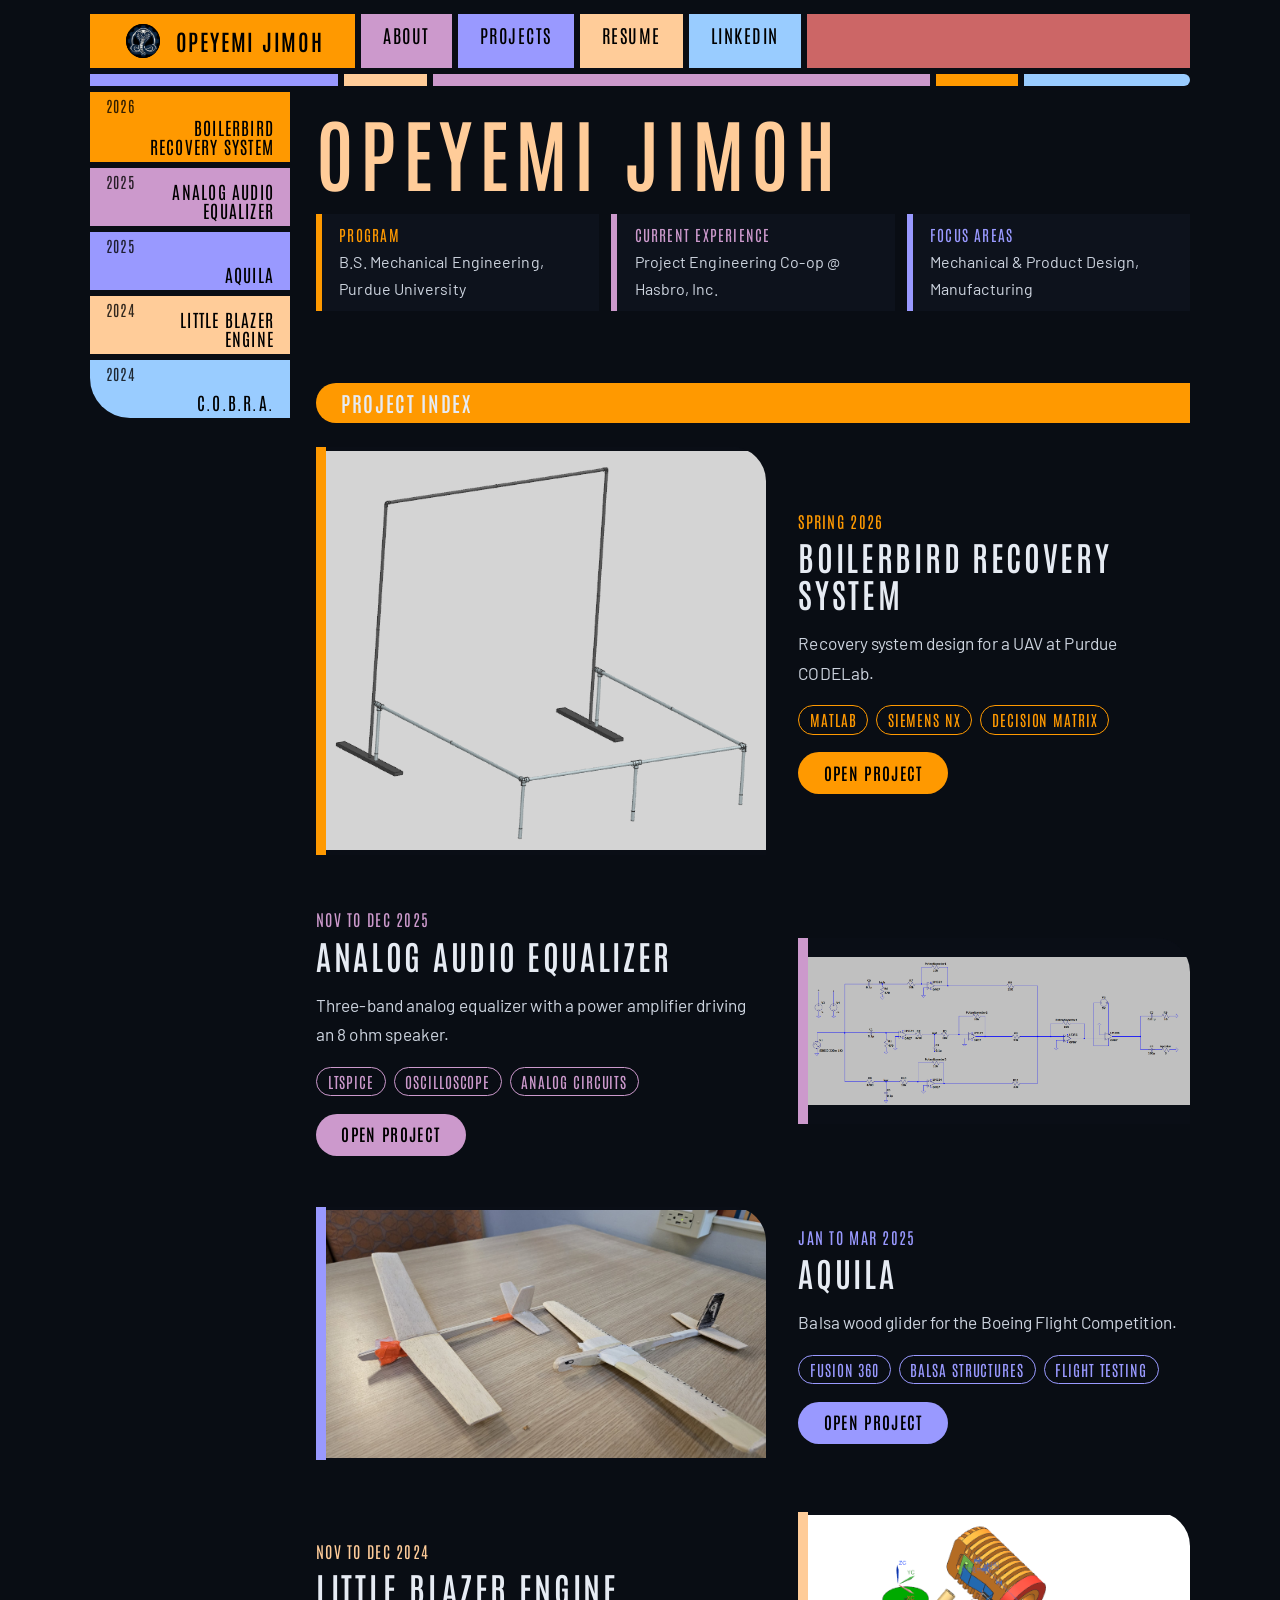
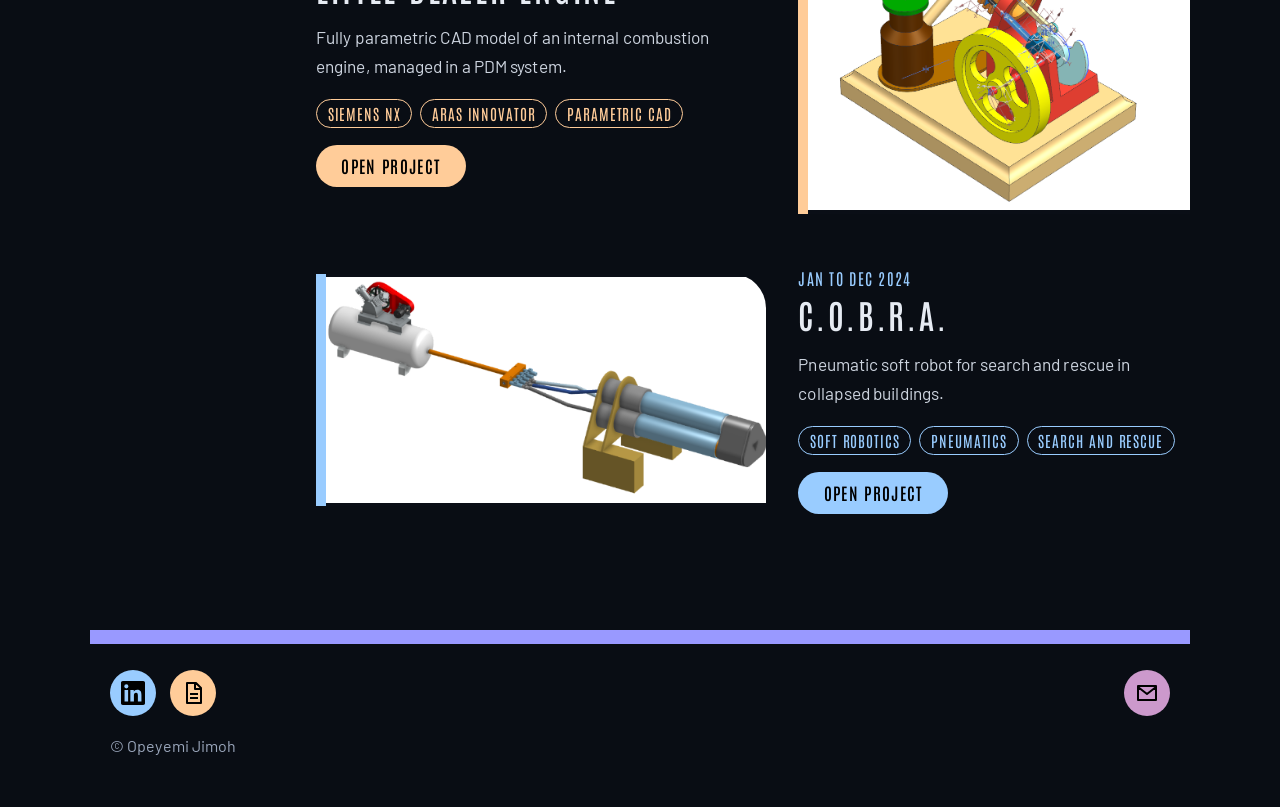
==== commit 2c535705: "Update index.html" ====
--- a/index.html
+++ b/index.html
@@ -5,6 +5,6 @@
 <link rel="stylesheet" href="https://fonts.googleapis.com/css2?family=Antonio:wght@400;500;600;700&family=Barlow:wght@400;600&display=swap">
 <link rel="stylesheet" href="assets/css/lcars.css"></head><body>
 <header class="bar"><a href="index.html" class="cap"><span class="mark">OJ<img src="images/logo.png" alt="" onerror="this.remove()"></span>Opeyemi Jimoh</a><a href="about.html">About</a><a href="index.html#projects">Projects</a><a href="resume.html">Resume</a><a href="https://www.linkedin.com/in/opeyemi-j" target="_blank" rel="noopener noreferrer">LinkedIn</a><span class="fill"></span></header>
-<div class="seg"><i style="--c:var(--p);flex:3"></i><i style="--c:var(--pe);flex:1"></i><i style="--c:var(--l);flex:6"></i><i style="--c:var(--o);flex:1"></i><i style="--c:var(--b);flex:2"></i></div><div class="layout"><aside class="rail" id="rail"></aside><main class=""><section class="hero"><h1>Opeyemi Jimoh</h1><dl class="read"><div style="--c:var(--o)"><dt>Program</dt><dd>B.S. Mechanical Engineering, Purdue University</dd></div><div style="--c:var(--l)"><dt>Current assignment</dt><dd>Project Engineering co-op, Hasbro</dd></div><div style="--c:var(--p)"><dt>Focus areas</dt><dd>Mechanical & Product Design, Manufacturing</dd></div></dl></section><div class="sec" id="projects"><h2>Project index</h2></div><div id="project-list"></div><noscript><p>Turn on JavaScript to see the project list, or use the links in the header.</p></noscript><script src="assets/js/projects.js"></script><script src="assets/js/home.js"></script></main></div>
+<div class="seg"><i style="--c:var(--p);flex:3"></i><i style="--c:var(--pe);flex:1"></i><i style="--c:var(--l);flex:6"></i><i style="--c:var(--o);flex:1"></i><i style="--c:var(--b);flex:2"></i></div><div class="layout"><aside class="rail" id="rail"></aside><main class=""><section class="hero"><h1>Opeyemi Jimoh</h1><dl class="read"><div style="--c:var(--o)"><dt>Program</dt><dd>B.S. Mechanical Engineering, Purdue University</dd></div><div style="--c:var(--l)"><dt>Current Experience</dt><dd>Project Engineering Co-op @ Hasbro, Inc.</dd></div><div style="--c:var(--p)"><dt>Focus areas</dt><dd>Mechanical & Product Design, Manufacturing</dd></div></dl></section><div class="sec" id="projects"><h2>Project index</h2></div><div id="project-list"></div><noscript><p>Turn on JavaScript to see the project list, or use the links in the header.</p></noscript><script src="assets/js/projects.js"></script><script src="assets/js/home.js"></script></main></div>
 <footer><div class="bar"><span class="fill"></span></div><div class="wrap foot"><div class="icons"><a class="ico" style="--c:var(--b)" href="https://www.linkedin.com/in/opeyemi-j" target="_blank" rel="noopener noreferrer" title="LinkedIn" aria-label="LinkedIn"><svg viewBox="0 0 24 24" aria-hidden="true"><path fill="currentColor" d="M20.447 20.452h-3.554v-5.569c0-1.328-.027-3.037-1.852-3.037-1.853 0-2.136 1.445-2.136 2.939v5.667H9.351V9h3.414v1.561h.046c.477-.9 1.637-1.85 3.37-1.85 3.601 0 4.267 2.37 4.267 5.455v6.286zM5.337 7.433a2.062 2.062 0 01-2.063-2.065 2.064 2.064 0 112.063 2.065zm1.782 13.019H3.555V9h3.564v11.452zM22.225 0H1.771C.792 0 0 .774 0 1.729v20.542C0 23.227.792 24 1.771 24h20.451C23.2 24 24 23.227 24 22.271V1.729C24 .774 23.2 0 22.222 0h.003z"/></svg></a><a class="ico" style="--c:var(--pe)" href="resume.html" title="Resume" aria-label="Resume"><svg viewBox="0 0 24 24" aria-hidden="true"><path fill="none" stroke="currentColor" stroke-width="2" stroke-linejoin="round" d="M6 2h9l5 5v15H6zM14 2v6h6M9 13h8M9 17h8"/></svg></a></div><a class="ico" style="--c:var(--l)" href="mailto:abdulrahman.jimoh@outlook.com" title="Email" aria-label="Email"><svg viewBox="0 0 24 24" aria-hidden="true"><path fill="none" stroke="currentColor" stroke-width="2" stroke-linejoin="round" d="M3 5h18v14H3zM3 6l9 7 9-7"/></svg></a></div><div class="wrap small">&copy; Opeyemi Jimoh</div></footer>
 <script src="assets/js/zoom.js"></script><script src="assets/js/scroll.js"></script></body></html>
